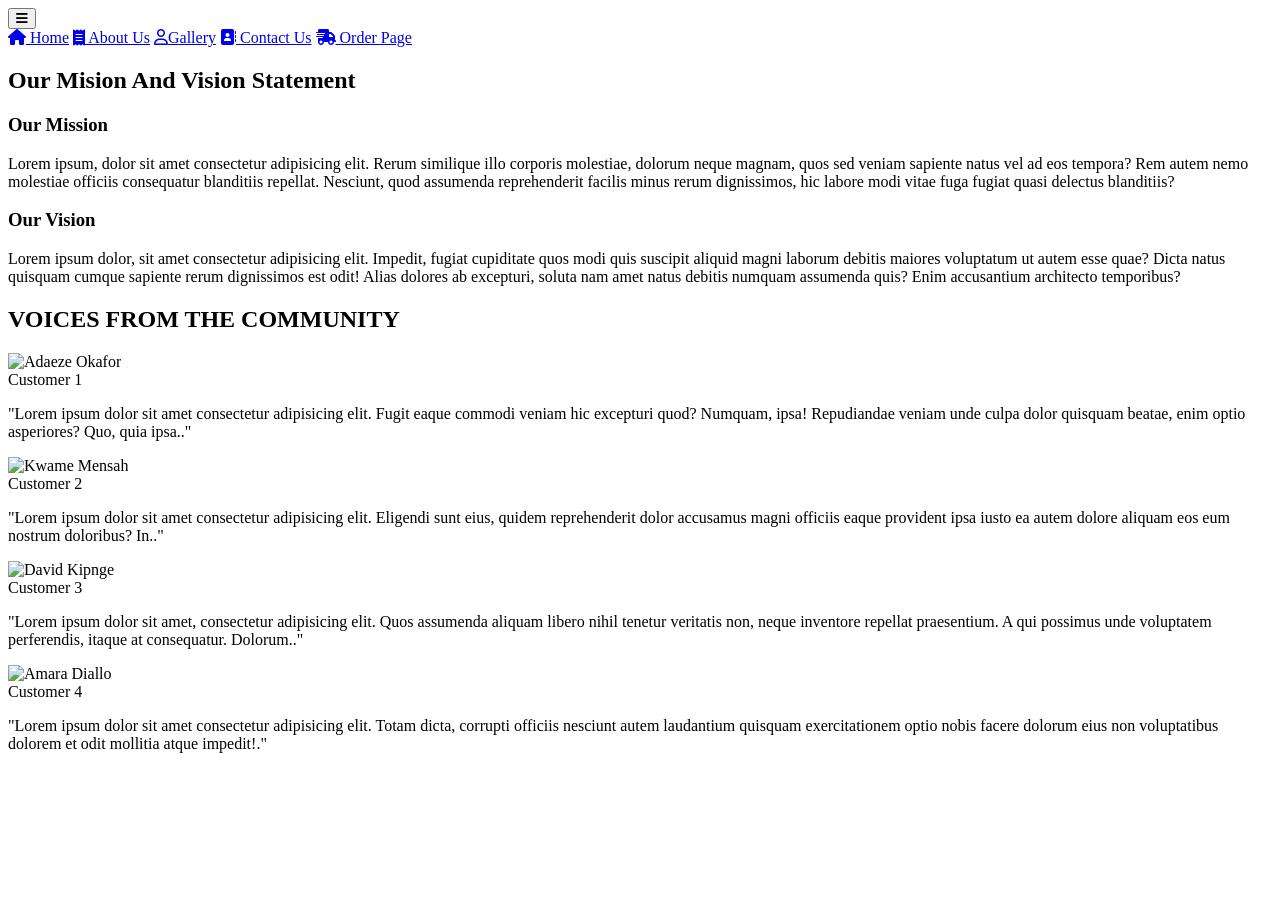
==== about.html @ 3a96a972 "first commit" ====
<!DOCTYPE html>
<html lang="en">
<head>
    <meta charset="UTF-8">
    <meta name="viewport" content="width=device-width, initial-scale=1.0">
    <title>About Us</title>
    <link rel="stylesheet" href="styles.css">
    <link href="https://fonts.googleapis.com/css2?family=Poppins:wght@300;400;500;600&display=swap" rel="stylesheet">
    <link rel="stylesheet" href="https://cdnjs.cloudflare.com/ajax/libs/font-awesome/6.4.0/css/all.min.css">
</head>
<body>
    <button class="sidebar-toggle" id="sidebarToggle">
        <i class="fas fa-bars"></i>
    </button>
    <div class="page-container">
        <div id="sidebarOverlay" class="sidebar-overlay"></div>
        <aside class="sidebar">
            <nav>
                <a href="index.html"><i class="fa-solid fa-house"></i> Home</a>
                <a href="#" class="active"><i class="fa-solid fa-receipt"></i> About Us</a>
                <a href="gallery.html"><i class="fa-regular fa-user"></i>Gallery</a>
                <a href="contact.html"><i class="fa-solid fa-address-book"></i> Contact Us</a>
                <a href="order.html"><i class="fa-solid fa-truck-fast"></i> Order Page</a>
            </nav>
        </aside>

        <main class="content">
            <h2>Our Mision And Vision Statement</h2>
            <div class="mission">
                <div class="mission-card">
                    <h3>Our Mission</h3>
                    <p>Lorem ipsum, dolor sit amet consectetur adipisicing elit. Rerum similique illo corporis molestiae, dolorum neque magnam, quos sed veniam sapiente natus vel ad eos tempora? Rem autem nemo molestiae officiis consequatur blanditiis repellat. Nesciunt, quod assumenda reprehenderit facilis minus rerum dignissimos, hic labore modi vitae fuga fugiat quasi delectus blanditiis?
                    </p>
                </div>

                <div class="mission-card">
                    <h3>Our Vision</h3>
                    <p>Lorem ipsum dolor, sit amet consectetur adipisicing elit. Impedit, fugiat cupiditate quos modi quis suscipit aliquid magni laborum debitis maiores voluptatum ut autem esse quae? Dicta natus quisquam cumque sapiente rerum dignissimos est odit! Alias dolores ab excepturi, soluta nam amet natus debitis numquam assumenda quis? Enim accusantium architecto temporibus?
                    </p>
                </div>
            </div>
           
                  <!-- ═══════════════════════════════════════
       COMMUNITY TESTIMONIALS
  ═══════════════════════════════════════ -->
  <section class="community-section" id="community">
    <div class="community-inner">
      <h2 class="community-title">VOICES FROM THE COMMUNITY</h2>

      <div class="testimonials-grid">

        <div class="testimonial-card">
          <div class="testimonial-header">
            <div class="testimonial-avatar">
              <img src="images/Adaeze Okafor Image.png" alt="Adaeze Okafor"/>
            </div>
              <div class="testimonial-name">Customer 1</div>
          </div>
          <p class="testimonial-text">"Lorem ipsum dolor sit amet consectetur adipisicing elit. Fugit eaque commodi veniam hic excepturi quod? Numquam, ipsa! Repudiandae veniam unde culpa dolor quisquam beatae, enim optio asperiores? Quo, quia ipsa.."</p>
        </div>

        <div class="testimonial-card">
          <div class="testimonial-header">
            <div class="testimonial-avatar">
              <img src="images/Amina Threads Image.png" alt="Kwame Mensah"/>
            </div>
              <div class="testimonial-name">Customer 2</div>
          </div>
          <p class="testimonial-text">"Lorem ipsum dolor sit amet consectetur adipisicing elit. Eligendi sunt eius, quidem reprehenderit dolor accusamus magni officiis eaque provident ipsa iusto ea autem dolore aliquam eos eum nostrum doloribus? In.."</p>
        </div>

        <div class="testimonial-card">
          <div class="testimonial-header">
            <div class="testimonial-avatar">
              <img src="images/david Njo Image.png" alt="David Kipnge"/>
            </div>
              <div class="testimonial-name">Customer 3</div>
          </div>
          <p class="testimonial-text">"Lorem ipsum dolor sit amet, consectetur adipisicing elit. Quos assumenda aliquam libero nihil tenetur veritatis non, neque inventore repellat praesentium. A qui possimus unde voluptatem perferendis, itaque at consequatur. Dolorum.."</p>
        </div>

        <div class="testimonial-card">
          <div class="testimonial-header">
            <div class="testimonial-avatar">
              <img src="images/Amino Diallo.png" alt="Amara Diallo"/>
            </div>
              <div class="testimonial-name">Customer 4</div>
          </div>
          <p class="testimonial-text">"Lorem ipsum dolor sit amet consectetur adipisicing elit. Totam dicta, corrupti officiis nesciunt autem laudantium quisquam exercitationem optio nobis facere dolorum eius non voluptatibus dolorem et odit mollitia atque impedit!."</p>
        </div>

      </div>
    </div>
  </section>
             
        </main>



        </div>

    <script>
        // Mobile menu toggle functionality
        const sidebarToggle = document.getElementById('sidebarToggle');
        const pageContainer = document.querySelector('.page-container');
        const sidebarOverlay = document.getElementById('sidebarOverlay');

        sidebarToggle.addEventListener('click', () => {
            pageContainer.classList.toggle('sidebar-open');
        });

        sidebarOverlay.addEventListener('click', () => {
            pageContainer.classList.remove('sidebar-open');
        });
    </script>
</body>
</html>
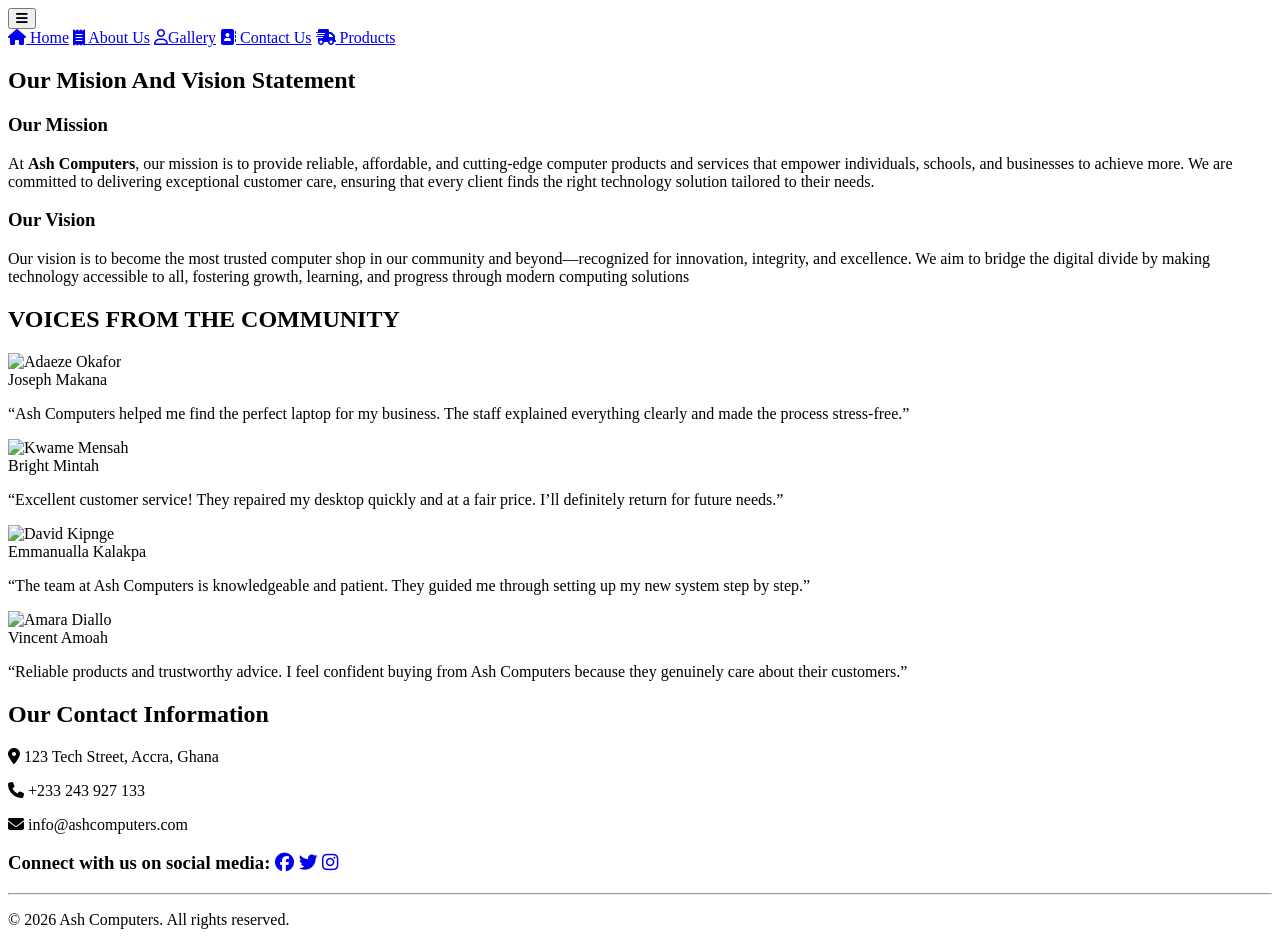
==== commit 234d6866: "Year attached to copyright changed to current year" ====
--- a/about.html
+++ b/about.html
@@ -20,7 +20,7 @@
                 <a href="#" class="active"><i class="fa-solid fa-receipt"></i> About Us</a>
                 <a href="gallery.html"><i class="fa-regular fa-user"></i>Gallery</a>
                 <a href="contact.html"><i class="fa-solid fa-address-book"></i> Contact Us</a>
-                <a href="order.html"><i class="fa-solid fa-truck-fast"></i> Order Page</a>
+                <a href="products.html"><i class="fa-solid fa-truck-fast"></i> Products</a>
             </nav>
         </aside>
 
@@ -29,13 +29,13 @@
             <div class="mission">
                 <div class="mission-card">
                     <h3>Our Mission</h3>
-                    <p>Lorem ipsum, dolor sit amet consectetur adipisicing elit. Rerum similique illo corporis molestiae, dolorum neque magnam, quos sed veniam sapiente natus vel ad eos tempora? Rem autem nemo molestiae officiis consequatur blanditiis repellat. Nesciunt, quod assumenda reprehenderit facilis minus rerum dignissimos, hic labore modi vitae fuga fugiat quasi delectus blanditiis?
+                    <p>At <strong>Ash Computers</strong>, our mission is to provide reliable, affordable, and cutting-edge computer products and services that empower individuals, schools, and businesses to achieve more. We are committed to delivering exceptional customer care, ensuring that every client finds the right technology solution tailored to their needs.
                     </p>
                 </div>
 
                 <div class="mission-card">
                     <h3>Our Vision</h3>
-                    <p>Lorem ipsum dolor, sit amet consectetur adipisicing elit. Impedit, fugiat cupiditate quos modi quis suscipit aliquid magni laborum debitis maiores voluptatum ut autem esse quae? Dicta natus quisquam cumque sapiente rerum dignissimos est odit! Alias dolores ab excepturi, soluta nam amet natus debitis numquam assumenda quis? Enim accusantium architecto temporibus?
+                    <p>Our vision is to become the most trusted computer shop in our community and beyond—recognized for innovation, integrity, and excellence. We aim to bridge the digital divide by making technology accessible to all, fostering growth, learning, and progress through modern computing solutions
                     </p>
                 </div>
             </div>
@@ -52,11 +52,11 @@
         <div class="testimonial-card">
           <div class="testimonial-header">
             <div class="testimonial-avatar">
-              <img src="images/Adaeze Okafor Image.png" alt="Adaeze Okafor"/>
+              <img src="images/makana image.png" alt="Adaeze Okafor"/>
             </div>
-              <div class="testimonial-name">Customer 1</div>
+              <div class="testimonial-name">Joseph Makana</div>
           </div>
-          <p class="testimonial-text">"Lorem ipsum dolor sit amet consectetur adipisicing elit. Fugit eaque commodi veniam hic excepturi quod? Numquam, ipsa! Repudiandae veniam unde culpa dolor quisquam beatae, enim optio asperiores? Quo, quia ipsa.."</p>
+          <p class="testimonial-text">“Ash Computers helped me find the perfect laptop for my business. The staff explained everything clearly and made the process stress-free.”</p>
         </div>
 
         <div class="testimonial-card">
@@ -64,19 +64,19 @@
             <div class="testimonial-avatar">
               <img src="images/Amina Threads Image.png" alt="Kwame Mensah"/>
             </div>
-              <div class="testimonial-name">Customer 2</div>
+              <div class="testimonial-name">Bright Mintah</div>
           </div>
-          <p class="testimonial-text">"Lorem ipsum dolor sit amet consectetur adipisicing elit. Eligendi sunt eius, quidem reprehenderit dolor accusamus magni officiis eaque provident ipsa iusto ea autem dolore aliquam eos eum nostrum doloribus? In.."</p>
+          <p class="testimonial-text">“Excellent customer service! They repaired my desktop quickly and at a fair price. I’ll definitely return for future needs.”</p>
         </div>
 
         <div class="testimonial-card">
           <div class="testimonial-header">
             <div class="testimonial-avatar">
-              <img src="images/david Njo Image.png" alt="David Kipnge"/>
+              <img src="images/Nala Couture Image.png" alt="David Kipnge"/>
             </div>
-              <div class="testimonial-name">Customer 3</div>
+              <div class="testimonial-name">Emmanualla Kalakpa</div>
           </div>
-          <p class="testimonial-text">"Lorem ipsum dolor sit amet, consectetur adipisicing elit. Quos assumenda aliquam libero nihil tenetur veritatis non, neque inventore repellat praesentium. A qui possimus unde voluptatem perferendis, itaque at consequatur. Dolorum.."</p>
+          <p class="testimonial-text">“The team at Ash Computers is knowledgeable and patient. They guided me through setting up my new system step by step.”</p>
         </div>
 
         <div class="testimonial-card">
@@ -84,14 +84,32 @@
             <div class="testimonial-avatar">
               <img src="images/Amino Diallo.png" alt="Amara Diallo"/>
             </div>
-              <div class="testimonial-name">Customer 4</div>
+              <div class="testimonial-name">Vincent Amoah</div>
           </div>
-          <p class="testimonial-text">"Lorem ipsum dolor sit amet consectetur adipisicing elit. Totam dicta, corrupti officiis nesciunt autem laudantium quisquam exercitationem optio nobis facere dolorum eius non voluptatibus dolorem et odit mollitia atque impedit!."</p>
+          <p class="testimonial-text">“Reliable products and trustworthy advice. I feel confident buying from Ash Computers because they genuinely care about their customers.”</p>
         </div>
 
       </div>
     </div>
   </section>
+
+  <div>
+        <h2>Our Contact Information</h2>
+        <p><i class="fa-solid fa-location-dot"></i> 123 Tech Street, Accra, Ghana</p>
+        <p><i class="fa-solid fa-phone"></i> +233 243 927 133</p>
+        <p><i class="fa-solid fa-envelope"></i> info@ashcomputers.com</p>
+    </div>
+
+    <h3>
+        Connect with us on social media:
+        <a href="https://www.facebook.com/ashcomputers" target="_blank"><i class="fab fa-facebook"></i></a>
+        <a href="https://www.twitter.com/ashcomputers" target="_blank"><i class="fab fa-twitter"></i></a>
+        <a href="https://www.instagram.com/ashcomputers" target="_blank"><i class="fab fa-instagram"></i></a>
+    </h3>
+    <div>
+        <hr>
+        <p>&copy; 2026 Ash Computers. All rights reserved.</p>
+    </div>
              
         </main>
 
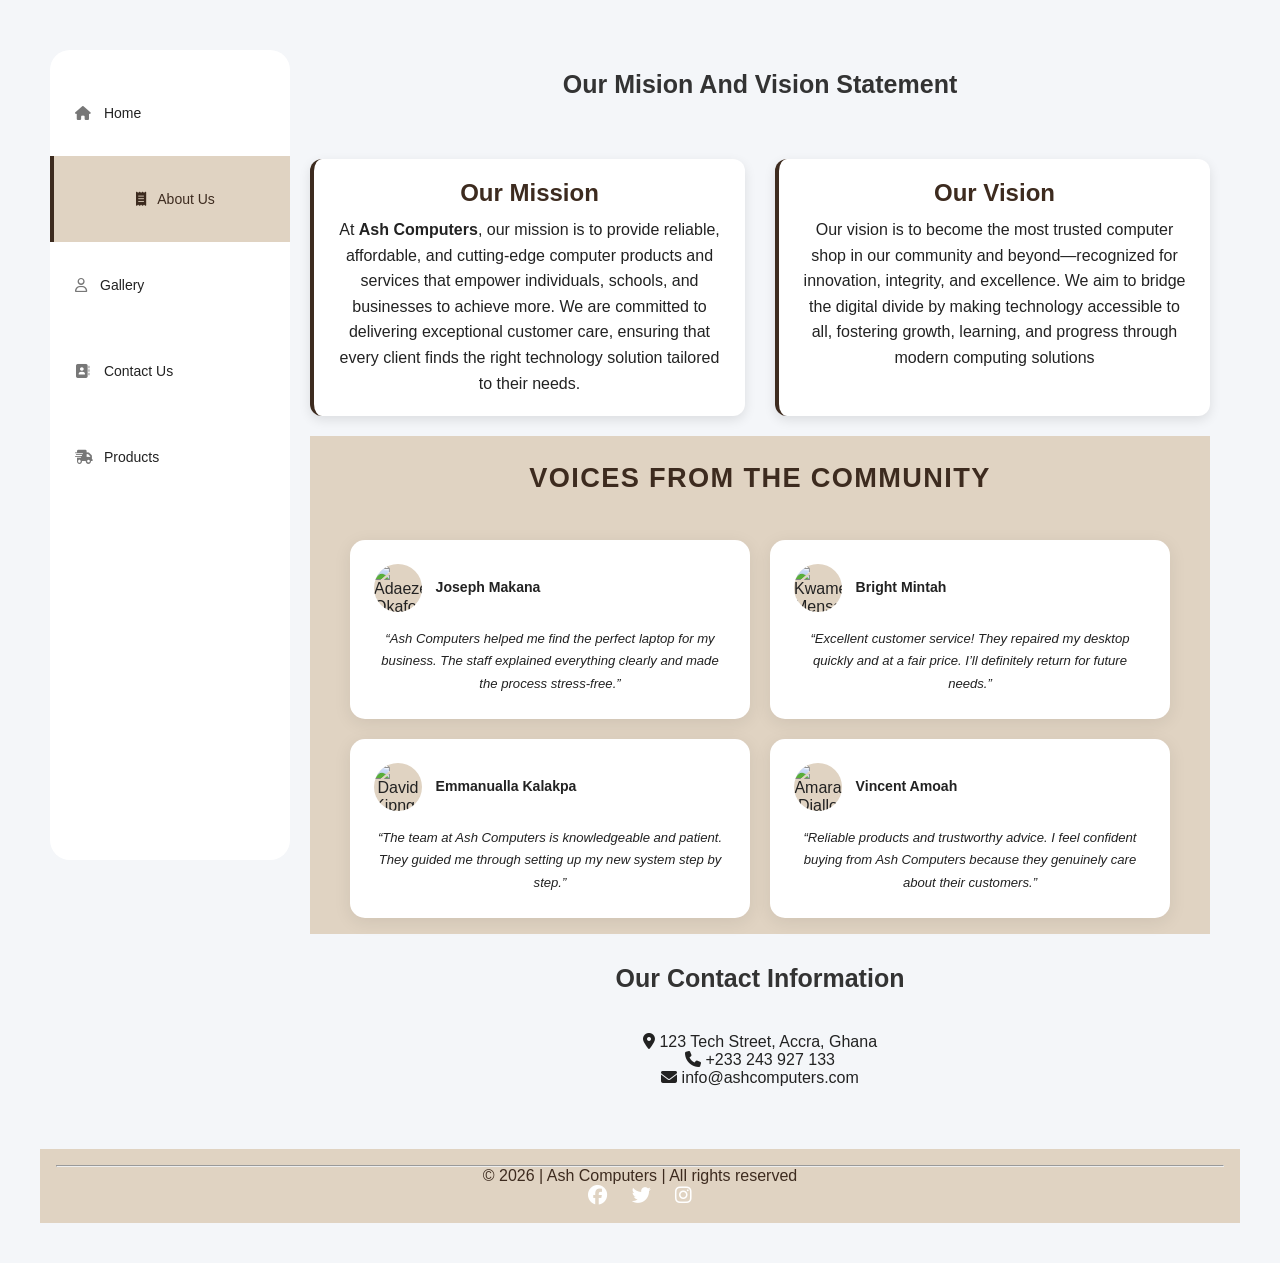
==== commit adaa303c: "Final commit" ====
--- a/about.html
+++ b/about.html
@@ -99,22 +99,17 @@
         <p><i class="fa-solid fa-phone"></i> +233 243 927 133</p>
         <p><i class="fa-solid fa-envelope"></i> info@ashcomputers.com</p>
     </div>
-
-    <h3>
-        Connect with us on social media:
-        <a href="https://www.facebook.com/ashcomputers" target="_blank"><i class="fab fa-facebook"></i></a>
-        <a href="https://www.twitter.com/ashcomputers" target="_blank"><i class="fab fa-twitter"></i></a>
-        <a href="https://www.instagram.com/ashcomputers" target="_blank"><i class="fab fa-instagram"></i></a>
-    </h3>
-    <div>
-        <hr>
-        <p>&copy; 2026 Ash Computers. All rights reserved.</p>
-    </div>
              
         </main>
 
+        </div>
 
-
+        <div class="footer">
+            <hr>
+            <p>&copy; 2026 | Ash Computers | All rights reserved</p>
+            <a href="https://www.facebook.com/ashcomputers" target="_blank"><i class="fab fa-facebook"></i></a>
+            <a href="https://www.twitter.com/ashcomputers" target="_blank"><i class="fab fa-twitter"></i></a>
+            <a href="https://www.instagram.com/ashcomputers" target="_blank"><i class="fab fa-instagram"></i></a>
         </div>
 
     <script>
--- a/styles.css
+++ b/styles.css
@@ -0,0 +1,936 @@
+:root {
+    --primary: #3D2B1F;
+    --primary-light: #E0D3C2;
+    --bg-color: #F4F6F9;
+    --text-dark: #222;
+    --text-light: #777;
+    --white: #FFFFFF;
+}
+
+* { box-sizing: border-box; margin: 0; padding: 0; font-family: 'Poppins', sans-serif; }
+
+body { background-color: var(--bg-color); color: var(--text-dark); }
+
+.sidebar-toggle {
+    display: none;
+    background: none;
+    border: none;
+    color: var(--white);
+    font-size: 20px;
+    cursor: pointer;
+    position: fixed;
+    top: 20px;
+    left: 20px;
+    z-index: 1000;
+    background: var(--primary);
+    padding: 10px;
+    border-radius: 8px;
+    box-shadow: 0 2px 8px rgba(0,0,0,0.2);
+}
+
+.sidebar-toggle i {
+    color: var(--bg-color);
+}
+
+.sidebar-overlay {
+    position: fixed;
+    inset: 0;
+    background: rgba(0,0,0,0.55);
+    opacity: 0;
+    visibility: hidden;
+    transition: opacity 180ms ease-in-out;
+    z-index: 900;
+}
+
+.page-container.sidebar-open .sidebar-overlay {
+    opacity: 1;
+    visibility: visible;
+}
+
+.page-container { display: flex;  padding: 0 20px; }
+
+.sidebar {
+    background: var(--white); width: 220px; border-radius: 20px; padding: 20px 0;
+    display: flex; flex-direction: column; justify-content: space-between;
+    height: 90vh; position: sticky; top: 20px; margin-top: 10px;
+}
+.sidebar nav a {
+    display: block; padding: 35px 25px; color: var(--text-dark); text-decoration: none; font-size: 14px; font-weight: 500; transition: 0.3s; text-align: left;}
+
+.sidebar nav a i { width: 25px; color: var(--text-light); }
+
+.sidebar nav a.active { background: var(--primary-light); color: var(--primary); border-left: 4px solid var(--primary); text-align: center; }
+
+.sidebar nav a.active i { color: var(--primary); }
+
+.content { flex: 1; display: flex; flex-direction: column; gap: 20px; margin-bottom: 10px; }
+h2 { font-size: 25px; text-align: center; padding: 10px; color: var(--primary); }
+
+/* Cards Container */
+.cards-container {
+    display: flex;
+    flex-wrap: wrap;
+    gap: 20px;
+    justify-content: flex-start;
+}
+
+/* Student Profile Section */
+.profile-card {
+    background: var(--white); 
+    border-radius: 20px; 
+    padding: 10px;
+    padding-bottom: 20px;
+    display: flex; 
+    flex-direction: column;
+    align-items: center;
+    gap: 15px;
+    width: calc(33.333% - 14px);
+    box-shadow: 0 2px 8px rgba(0,0,0,0.1);
+    transition: transform 0.3s ease;
+}
+
+.profile-card:hover {
+    transform: translateY(-5px);
+}
+
+.profile-card img {
+    width: 250px; 
+    height: 250px; 
+    border-radius: 10px; 
+    object-fit: cover; 
+    background: var(--primary-light);
+}
+
+.card-info {
+    display: flex;
+    flex-direction: column;
+    align-items: center;
+    gap: 8px;
+    text-align: center;
+}
+
+.card-info h3 {
+    font-size: 16px;
+    font-weight: 600;
+    margin: 0;
+}
+
+.card-info p {
+    font-size: 14px;
+    color: var(--text-light);
+    margin: 0;
+}
+
+@media (max-width: 900px) {
+    .profile-card { width: calc(50% - 10px); }
+}
+
+h2 {
+    color: #333; text-align: center;}
+
+form.contact-form {
+    background: #fff;
+    padding: 28px;
+    border-radius: 12px;
+    max-width: 620px;
+    width: min(100%, 620px);
+    margin: 0 auto 30px;
+    box-shadow: 0 6px 16px rgba(0,0,0,0.12);
+    display: grid;
+    gap: 18px;
+}
+
+.form-group {
+    display: flex;
+    flex-direction: column;
+    gap: 8px;
+}
+
+.form-group label,
+form.contact-form legend {
+    color: #444;
+    font-weight: 600;
+    font-size: 0.95rem;
+}
+
+label {
+    display: flex;
+    align-items: center;
+    gap: 6px;
+}
+
+form.contact-form fieldset {
+    border: 1px solid #ddd;
+    border-radius: 8px;
+    padding: 12px 14px;
+    display: grid;
+    gap: 8px;
+}
+
+form.contact-form fieldset legend {
+    padding: 0 5px;
+}
+
+form.contact-form input[type="text"],
+form.contact-form input[type="email"],
+form.contact-form textarea {
+    width: 100%;
+    padding: 10px 12px;
+    border: 1px solid #ccc;
+    border-radius: 8px;
+    font-size: 0.95rem;
+    transition: border-color 0.2s ease, box-shadow 0.2s ease;
+}
+
+form.contact-form input[type="text"]:focus,
+form.contact-form input[type="email"]:focus,
+form.contact-form textarea:focus {
+    outline: none;
+    border-color: var(--primary);
+    box-shadow: 0 0 0 3px rgba(220, 164, 54, 0.2);
+}
+
+form.contact-form textarea {
+    min-height: 110px;
+    resize: vertical;
+}
+
+form.contact-form button {
+    width: max-content;
+    margin: 0 auto;
+    padding: 10px 22px;
+    border-radius: 8px;
+    font-weight: 700;
+}
+
+input[type="radio"], input[type="checkbox"] {
+    margin-right: 8px;
+    accent-color: var(--primary);
+}
+
+
+
+#textarea {
+    width: 95%;
+    height: 100px;
+    padding: 8px;
+    margin-top: 5px;
+    margin-bottom: 15px;
+    border: 1px solid #ccc;
+    border-radius: 4px;
+}
+button {
+    background-color: var(--primary);
+    color: var(--bg-color);
+    padding: 10px 18px;
+    border: none;
+    font-size: 16px;
+    font-weight: 600;
+    border-radius: 4px;
+    cursor: pointer;
+    display: block;
+    margin: auto;
+}
+
+button:hover {
+    background-color: #776b5b;
+}
+
+.container {
+    display: flex;
+    flex-direction: column;
+    align-items: center;
+    gap: 20px;
+}
+
+/* Invisible border table */
+.layout-table {
+    border: none;
+    width: 600px;
+    height: 200px;
+    margin: 0;
+}
+
+.layout-table td {
+    padding: 15px;
+    border: none; /* invisible borders */
+    background-color: var(--primary-light);
+    text-align: center;
+}
+
+.layout-table th {
+    background-color: var(--primary);
+    color: white;
+    padding: 15px;
+    text-align: center;
+    border: none;
+}
+
+/* Visible border table */
+.data-table {
+    border-collapse: collapse;
+    width: 100%;
+    max-width: 600px;
+    margin: 0 auto;
+    background-color: var(--primary-light);
+    box-shadow: 0 4px 8px rgba(0,0,0,0.1);
+}
+
+.data-table th, .data-table td {
+    border: 1px solid #333;
+    padding: 10px;
+    text-align: center;
+}
+
+.data-table th {
+    background-color: var(--primary);
+    color: white;
+}
+
+.data-table img {
+    width: 100%;
+    max-width: 100px;
+    height: auto;
+    border-radius: 4px;
+}
+
+/* Responsive adjustments for smaller screens */
+@media (max-width: 768px) {
+    .data-table th, .data-table td {
+        padding: 5px;
+        font-size: 14px;
+    }
+    .data-table img {
+        max-width: 50px;
+    }
+}
+
+/* Rollover images */
+.rollover-grid {
+    display: grid;
+    grid-template-columns: repeat(2, minmax(0, 1fr));
+    gap: 20px;
+    justify-items: center;
+    align-items: start;
+    margin: 0 auto;
+    width: min(100%, 1080px);
+}
+
+.rollover-grid .image-box {
+    margin: 0;
+}
+
+body {
+    font-family: Arial, sans-serif;
+    background-color: #f4f6f9;
+    text-align: center;
+    margin: 40px;
+}
+
+h2 {
+    margin-bottom: 30px;
+    color: #333;
+}
+
+/* Box model styling */
+.image-box {
+    margin: 20px;
+    padding: 15px;
+    border: 2px solid #ccc;
+    border-radius: 8px;
+    background-color: #fff;
+    position: relative; /* positioning concept */
+}
+
+/* Rollover effect */
+.rollover {
+    display: block;
+    width: 100%;
+    max-width: 500px;
+    height: auto;
+    transition: transform 0.3s, opacity 0.3s;
+}
+
+.rollover:hover {
+    transform: scale(1.1); /* enlarge on hover */
+    opacity: 0.8;          /* fade effect */
+    /* removed content URL swap to avoid missing-placeholder display issues */
+}
+
+/* Hyperlinked image styling */
+.hyperlink {
+    display: inline-block;
+    width: 500px;
+    height: 290px;
+    border: 3px solid #2196F3;
+    border-radius: 6px;
+    transition: box-shadow 0.3s;
+}
+
+.hyperlink:hover {
+    box-shadow: 0 0 12px rgba(33, 150, 243, 0.7);
+}
+
+/* About Section */
+.mission {
+    display: flex;
+    gap: 20px;
+    flex-wrap: wrap;
+}
+
+.mission-card {
+    background-color: var(--white);
+    border-radius: 12px;
+    padding: 20px;
+    width: 100%;
+    align-items: center;
+    margin: 20px 30px;
+    box-shadow: 0 4px 12px rgba(0,0,0,0.1);
+    border-left: 4px solid var(--primary);
+    transition: transform .25s;
+}
+
+.mission-card:hover {
+    transform: translateY(-3px);
+}
+
+.mission-card h3 {
+    font-size: 1.5rem;
+    color: var(--primary);
+    margin-bottom: 10px;
+}
+
+.mission-card p {
+    font-size: 1.0rem;
+    color: var(--text-dark);
+    line-height: 1.6;
+}
+
+/* ══════════════════════════════════════
+   COMMUNITY TESTIMONIALS
+══════════════════════════════════════ */
+.community-section {
+    background: var(--primary-light);
+    padding: 1.5rem 1rem;
+    margin-left: 0;
+}
+
+.community-inner {
+    max-width: 1200px;
+    margin: 0 auto;
+}
+
+.community-title {
+    font-family: 'Poppins', sans-serif;
+    font-size: 1.7rem;
+    font-weight: 700;
+    text-align: center;
+    text-transform: uppercase;
+    letter-spacing: .05em;
+    margin-bottom: 2.25rem;
+    color: var(--primary);
+}
+
+.testimonials-grid {
+    display: grid;
+    grid-template-columns: repeat(auto-fit, minmax(280px, 1fr));
+    gap: 1.25rem;
+}
+
+.testimonial-card {
+    background: var(--white);
+    border-radius: 15px;
+    padding: 1.5rem;
+    box-shadow: 0 4px 18px rgba(0,0,0,.08);
+    transition: transform .25s;
+}
+
+.testimonial-card:hover {
+    transform: translateY(-3px);
+}
+
+.testimonial-header {
+    display: flex;
+    align-items: center;
+    gap: .85rem;
+    margin-bottom: 1rem;
+}
+
+.testimonial-avatar {
+    width: 48px;
+    height: 48px;
+    border-radius: 50%;
+    overflow: hidden;
+    flex-shrink: 0;
+    background: var(--primary-light);
+}
+
+.testimonial-avatar img {
+    width: 100%;
+    height: 100%;
+    object-fit: cover;
+    object-position: center top;
+    display: block;
+}
+
+.testimonial-name {
+    font-family: 'Poppins', sans-serif;
+    font-size: .88rem;
+    font-weight: 600;
+    color: var(--text-dark);
+    margin-bottom: .1rem;
+}
+
+.testimonial-role {
+    font-size: .72rem;
+    color: var(--text-light);
+}
+
+.testimonial-text {
+    font-size: .82rem;
+    color: var(--text-dark);
+    line-height: 1.7;
+    font-style: italic;
+}
+
+/* Footer */
+.footer {
+    background-color: var(--primary-light);
+    color: var(--primary);
+    text-align: center;
+    padding: 1rem;
+    margin-top: 2rem;
+    position: static;
+}
+.footer a {
+    color: var(--white);
+    margin: 0 10px;
+    font-size: 1.2rem;
+    transition: color 0.3s;
+}
+.footer a:hover {
+    color: var(--primary);
+}
+/* ══════════════════════════════════════
+   RESPONSIVE DESIGN
+══════════════════════════════════════ */
+
+/* Mobile Styles (up to 768px) */
+@media (max-width: 768px) {
+    .sidebar-toggle {
+        display: block;
+    }
+
+    .page-container {
+        padding: 0;
+    }
+
+    .sidebar {
+        position: fixed;
+        top: 0;
+        left: -220px;
+        width: 220px;
+        height: 100vh;
+        margin-top: 0;
+        z-index: 1000;
+        transition: left 0.3s ease;
+        border-radius: 0;
+    }
+
+    .page-container.sidebar-open .sidebar {
+        left: 0;
+    }
+
+    .content {
+        margin-left: 0;
+        padding: 20px;
+        margin-bottom: 20px;
+    }
+
+    .welcome-header h2 {
+        font-size: 24px;
+        padding: 15px;
+    }
+
+    /* Fix horizontal overflow on mobile for product page */
+    .page-container,
+    body,
+    html {
+        overflow-x: hidden;
+        min-width: 0;
+    }
+
+    .content,
+    .container {
+        width: 100%;
+        max-width: 100%;
+        box-sizing: border-box;
+        padding: 0 12px;
+    }
+
+    .layout-table,
+    .data-table {
+        width: 100%;
+        max-width: 100%;
+        table-layout: fixed;
+        overflow-wrap: break-word;
+    }
+
+    .data-table th,
+    .data-table td {
+        font-size: 13px;
+        padding: 6px;
+    }
+
+    .data-table img {
+        max-width: 50px;
+        height: auto;
+    }
+
+    /* Rollover grid adjustments for mobile */
+    .rollover-grid {
+        grid-template-columns: 1fr;
+        gap: 15px;
+        width: 100%;
+    }
+
+    .rollover-grid .image-box {
+        margin: 10px 0;
+    }
+
+    /* Profile cards - stack vertically on mobile */
+    .cards-container {
+        flex-direction: column;
+        gap: 15px;
+    }
+
+    .profile-card {
+        width: 100%;
+        padding: 15px;
+    }
+
+    .profile-card img {
+        width: 200px;
+        height: 200px;
+    }
+
+    /* Mission cards - stack on mobile */
+    .mission {
+        flex-direction: column;
+        gap: 20px;
+    }
+
+    .mission-card {
+        margin: 0;
+        width: 100%;
+    }
+
+    /* Testimonials - single column on mobile */
+    .testimonials-grid {
+        grid-template-columns: 1fr;
+        gap: 1rem;
+    }
+
+    /* Tables - make scrollable on mobile */
+    .container {
+        flex-direction: column;
+        gap: 20px;
+    }
+
+    .layout-table {
+        width: 100%;
+        margin-right: 0;
+        overflow-x: auto;
+        display: block;
+        white-space: nowrap;
+    }
+
+    .layout-table td {
+        padding: 8px;
+        min-width: 60px;
+        text-align: center;
+    }
+
+    .data-table {
+        width: 100%;
+        overflow-x: auto;
+        display: block;
+        white-space: nowrap;
+    }
+
+    .data-table th,
+    .data-table td {
+        padding: 8px;
+        min-width: 80px;
+        text-align: center;
+    }
+
+    .data-table img {
+        width: 60px;
+        min-width: 60px;
+    }
+
+    /* Contact form - full width on mobile */
+    form.contact-form {
+        padding: 20px;
+        margin: 0;
+        width: 100%;
+        max-width: none;
+    }
+
+    /* Image boxes - center and reduce size */
+    .image-box {
+        margin: 15px;
+        padding: 10px;
+    }
+
+    .rollover, .hyperlink {
+        width: 120px;
+        height: 120px;
+    }
+
+    /* Community section */
+    .community-section {
+        margin-left: 0;
+        padding: 2rem 1rem;
+    }
+
+    /* General text adjustments */
+    h2 {
+        font-size: 20px;
+        padding: 10px;
+    }
+
+    .mission-card h3 {
+        font-size: 1.3rem;
+    }
+
+    .community-title {
+        font-size: 1.4rem;
+    }
+}
+
+/* Tablet Styles (769px to 1024px) */
+@media (min-width: 769px) and (max-width: 1024px) {
+    .page-container {
+        padding: 0 15px;
+    }
+
+    .sidebar {
+        width: 200px;
+    }
+
+    .content {
+        padding: 15px;
+    }
+
+    /* Profile cards - 2 per row on tablet */
+    .profile-card {
+        width: calc(50% - 10px);
+    }
+
+    .profile-card img {
+        width: 200px;
+        height: 200px;
+    }
+
+    /* Mission cards - side by side on tablet */
+    .mission {
+        display: flex;
+        flex-direction: row;
+        gap: 20px;
+    }
+
+    .mission-card {
+        width: calc(50% - 10px);
+        margin: 0;
+    }
+
+    /* Testimonials - 2 columns on tablet */
+    .testimonials-grid {
+        grid-template-columns: repeat(2, 1fr);
+    }
+
+    /* Tables - adjust sizing */
+    .data-table {
+        width: 100%;
+        max-width: 600px;
+    }
+
+    .layout-table {
+        width: 100%;
+        max-width: 600px;
+        height: 150px;
+    }
+
+    /* Contact form */
+    form.contact-form {
+        max-width: 500px;
+    }
+
+    /* Community section */
+    .community-section {
+        margin-left: 20px;
+        padding: 3rem 1.5rem;
+    }
+}
+
+/* Large Desktop Styles (1025px+) */
+@media (min-width: 1025px) {
+    .page-container {
+        max-width: 1400px;
+        margin: 0 auto;
+        padding: 0 10px;
+    }
+
+    .sidebar {
+        width: 240px;
+    }
+
+    .content {
+        padding: 20px;
+    }
+
+    /* Profile cards - 3 per row on large screens */
+    .profile-card {
+        width: calc(33.333% - 14px);
+    }
+
+    /* Mission cards - side by side */
+    .mission {
+        display: flex;
+        gap: 30px;
+    }
+
+    .mission-card {
+        flex: 1;
+        margin: 0;
+    }
+
+    /* Testimonials - 4 columns on very large screens */
+    @media (min-width: 1200px) {
+        .testimonials-grid {
+            grid-template-columns: repeat(2, 1fr);
+        }
+    }
+
+    /* Tables */
+    .container {
+        align-items: center;
+        gap: 30px;
+    }
+
+    .data-table {
+        width: 700px;
+    }
+
+    .layout-table {
+        width: 700px;
+        height: 200px;
+        margin: 0;
+    }
+
+    /* Contact form */
+    form.contact-form {
+        max-width: 700px;
+    }
+
+    /* Community section */
+    .community-section {
+        margin-left: auto;
+        padding: 1rem 2.5rem;
+    }
+}
+
+/* Extra small screens (up to 480px) */
+@media (max-width: 480px) {
+    .sidebar-toggle {
+        top: 10px;
+        left: 10px;
+        padding: 8px;
+        font-size: 18px;
+    }
+
+    .content {
+        padding: 5px 10px;
+    }
+
+    .welcome-header h2 {
+        font-size: 20px;
+        padding: 10px;
+    }
+
+    .profile-card {
+        padding: 10px;
+    }
+
+    .profile-card img {
+        width: 150px;
+        height: 150px;
+    }
+
+    .card-info h3 {
+        font-size: 14px;
+    }
+
+    .card-info p {
+        font-size: 12px;
+    }
+
+    form.contact-form {
+        padding: 15px;
+        gap: 15px;
+    }
+
+    .form-group label,
+    form.contact-form legend {
+        font-size: 0.9rem;
+    }
+
+    form.contact-form input[type="text"],
+    form.contact-form input[type="email"],
+    form.contact-form textarea {
+        padding: 8px 10px;
+        font-size: 0.9rem;
+    }
+
+    .image-box {
+        margin: 10px;
+        padding: 8px;
+    }
+
+    .rollover, .hyperlink {
+        width: 100px;
+        height: 100px;
+    }
+
+    .data-table img {
+        width: 60px;
+    }
+
+    .community-section {
+        padding: 1.5rem 0.5rem;
+    }
+
+    .testimonial-card {
+        padding: 1rem;
+    }
+
+    .testimonial-text {
+        font-size: 0.75rem;
+        line-height: 1.5;
+    }
+
+    .testimonial-header {
+        gap: 0.5rem;
+    }
+
+    .testimonial-avatar {
+        width: 40px;
+        height: 40px;
+    }
+
+    .testimonial-name {
+        font-size: 0.8rem;
+    }
+}
